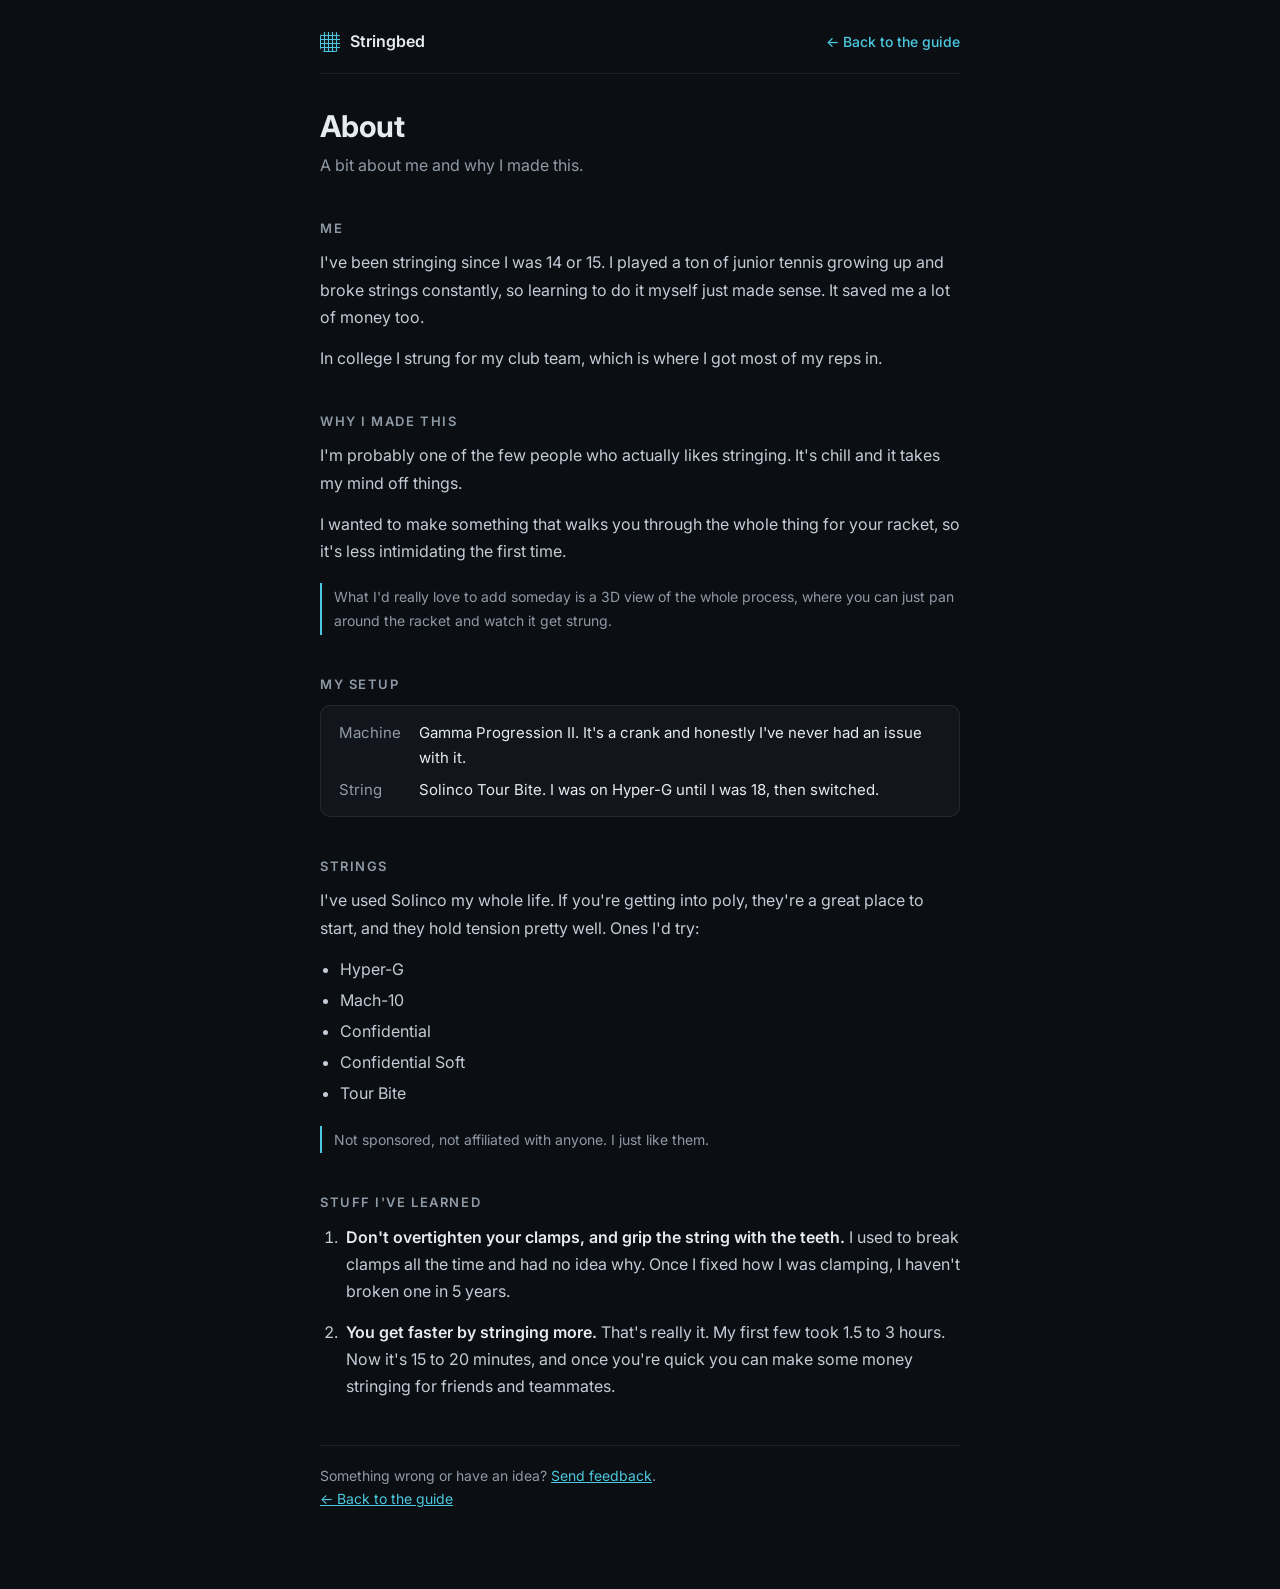
==== about.html @ 3f35febc "Drop racket list, add About page Co-Authored-By: Claude Opus 5.5 (1M context) <noreply@anthropic.com" ====
<!DOCTYPE html>
<html lang="en">
<head>
<meta charset="utf-8">
<meta name="viewport" content="width=device-width, initial-scale=1">
<title>About Stringbed</title>
<meta name="description" content="Why Stringbed exists, the setup I string with, and what I have learned from stringing since I was 14.">
<meta name="theme-color" content="#0b0e12">
<link rel="icon" href="data:image/svg+xml,%3Csvg xmlns='http://www.w3.org/2000/svg' viewBox='0 0 32 32'%3E%3Crect width='32' height='32' rx='7' fill='%23161b22'/%3E%3Cg stroke='%234cc9e0' stroke-width='2'%3E%3Cpath d='M9 6v20M16 6v20M23 6v20M6 9h20M6 16h20M6 23h20'/%3E%3C/g%3E%3C/svg%3E">
<link rel="preconnect" href="https://fonts.googleapis.com">
<link rel="preconnect" href="https://fonts.gstatic.com" crossorigin>
<link href="https://fonts.googleapis.com/css2?family=Inter:wght@400;500;600;700&display=swap" rel="stylesheet">
<style>
  :root{--bg:#0b0e12;--panel:#12161c;--line:rgba(255,255,255,.075);--ink:#e6ebf2;--ink-2:#c3ccd7;--muted:#8f9aa7;--accent:#4cc9e0}
  *{box-sizing:border-box}
  html,body{margin:0;padding:0}
  body{background:var(--bg);color:var(--ink);font:400 16px/1.7 Inter,-apple-system,BlinkMacSystemFont,'Segoe UI',Helvetica,Arial,sans-serif;-webkit-font-smoothing:antialiased}
  .wrap{max-width:680px;margin:0 auto;padding:28px 20px 64px}
  .top{display:flex;align-items:center;justify-content:space-between;gap:12px;padding-bottom:18px;border-bottom:1px solid var(--line)}
  .brand{display:flex;align-items:center;gap:10px;color:var(--ink);text-decoration:none;font-weight:600}
  .mark{width:20px;height:20px;border-radius:5px;background:repeating-linear-gradient(90deg,var(--accent) 0 1px,transparent 1px 4px),repeating-linear-gradient(0deg,var(--accent) 0 1px,transparent 1px 4px),#161b22}
  .back{color:var(--accent);text-decoration:none;font-size:14px;font-weight:500}
  .back:hover{text-decoration:underline}
  h1{font-size:30px;line-height:1.2;letter-spacing:-.02em;margin:34px 0 8px}
  .lede{color:var(--muted);margin:0 0 8px}
  h2{font-size:13px;letter-spacing:.12em;text-transform:uppercase;color:var(--muted);font-weight:600;margin:38px 0 10px}
  p{margin:0 0 14px;color:var(--ink-2)}
  b{color:var(--ink);font-weight:600}
  .setup{display:grid;grid-template-columns:auto 1fr;gap:6px 18px;background:var(--panel);border:1px solid var(--line);
    border-radius:10px;padding:14px 18px;margin:6px 0 16px;font-size:15px}
  .setup dt{color:var(--muted)}
  .setup dd{margin:0;color:var(--ink)}
  ul.strings{margin:0 0 14px;padding-left:20px;color:var(--ink-2)}
  ul.strings li{margin-bottom:4px}
  ol.tips{margin:0;padding-left:22px;color:var(--ink-2)}
  ol.tips li{margin-bottom:14px;padding-left:4px}
  .note{font-size:14px;color:var(--muted);border-left:2px solid var(--accent);padding:2px 0 2px 12px;margin:18px 0}
  a{color:var(--accent)}
  .foot{margin-top:44px;padding-top:18px;border-top:1px solid var(--line);font-size:14px;color:var(--muted)}
  @media(max-width:480px){h1{font-size:26px}.setup{grid-template-columns:1fr;gap:2px}.setup dd{margin-bottom:8px}}
</style>
</head>
<body>
<div class="wrap">
  <header class="top">
    <a class="brand" href="./"><span class="mark" aria-hidden="true"></span>Stringbed</a>
    <a class="back" href="./">&larr; Back to the guide</a>
  </header>

  <h1>About</h1>
  <p class="lede">A bit about me and why I made this.</p>

  <h2>Me</h2>
  <p>I've been stringing since I was 14 or 15. I played a ton of junior tennis growing up and broke strings
    constantly, so learning to do it myself just made sense. It saved me a lot of money too.</p>
  <p>In college I strung for my club team, which is where I got most of my reps in.</p>

  <h2>Why I made this</h2>
  <p>I'm probably one of the few people who actually likes stringing. It's chill and it takes my mind off
    things.</p>
  <p>I wanted to make something that walks you through the whole thing for your racket, so it's less
    intimidating the first time.</p>
  <p class="note">What I'd really love to add someday is a 3D view of the whole process, where you can just pan
    around the racket and watch it get strung.</p>

  <h2>My setup</h2>
  <dl class="setup">
    <dt>Machine</dt><dd>Gamma Progression II. It's a crank and honestly I've never had an issue with it.</dd>
    <dt>String</dt><dd>Solinco Tour Bite. I was on Hyper-G until I was 18, then switched.</dd>
  </dl>

  <h2>Strings</h2>
  <p>I've used Solinco my whole life. If you're getting into poly, they're a great place to start, and they
    hold tension pretty well. Ones I'd try:</p>
  <ul class="strings">
    <li>Hyper-G</li>
    <li>Mach-10</li>
    <li>Confidential</li>
    <li>Confidential Soft</li>
    <li>Tour Bite</li>
  </ul>
  <p class="note">Not sponsored, not affiliated with anyone. I just like them.</p>

  <h2>Stuff I've learned</h2>
  <ol class="tips">
    <li><b>Don't overtighten your clamps, and grip the string with the teeth.</b> I used to break clamps all the
      time and had no idea why. Once I fixed how I was clamping, I haven't broken one in 5 years.</li>
    <li><b>You get faster by stringing more.</b> That's really it. My first few took 1.5 to 3 hours. Now it's
      15 to 20 minutes, and once you're quick you can make some money stringing for friends and teammates.</li>
  </ol>

  <p class="foot">Something wrong or have an idea?
    <a href="https://github.com/albertshi31/stringbed/issues" target="_blank" rel="noopener">Send feedback</a>.
    <br><a href="./">&larr; Back to the guide</a></p>
</div>
</body>
</html>
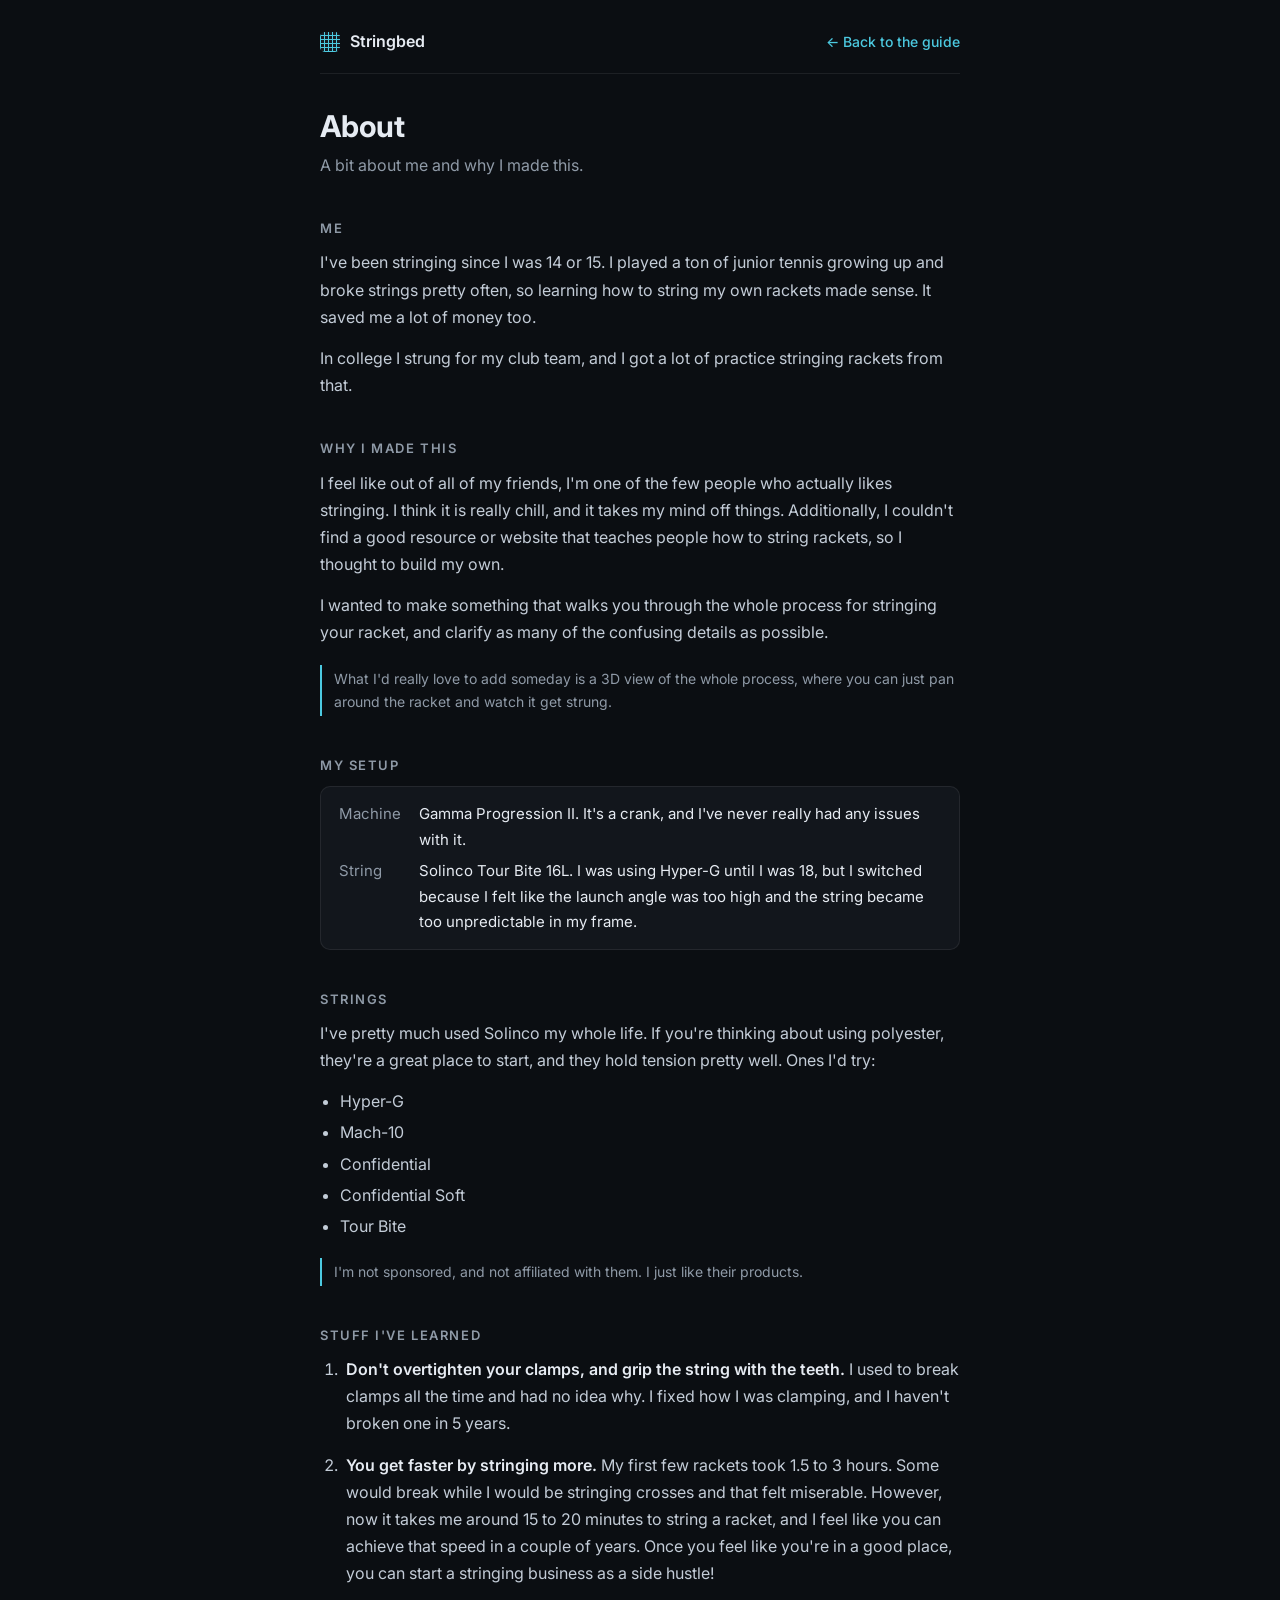
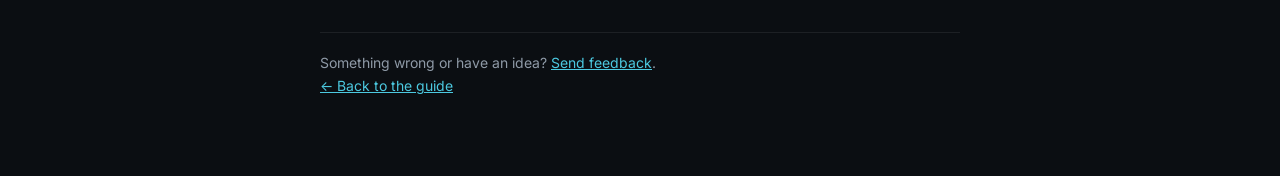
==== commit e060a8fa: "Update About page Co-Authored-By: Claude Opus 5.5 (1M context) <noreply@anthropic.com>" ====
--- a/about.html
+++ b/about.html
@@ -52,26 +52,28 @@
 
   <h2>Me</h2>
   <p>I've been stringing since I was 14 or 15. I played a ton of junior tennis growing up and broke strings
-    constantly, so learning to do it myself just made sense. It saved me a lot of money too.</p>
-  <p>In college I strung for my club team, which is where I got most of my reps in.</p>
+    pretty often, so learning how to string my own rackets made sense. It saved me a lot of money too.</p>
+  <p>In college I strung for my club team, and I got a lot of practice stringing rackets from that.</p>
 
   <h2>Why I made this</h2>
-  <p>I'm probably one of the few people who actually likes stringing. It's chill and it takes my mind off
-    things.</p>
-  <p>I wanted to make something that walks you through the whole thing for your racket, so it's less
-    intimidating the first time.</p>
+  <p>I feel like out of all of my friends, I'm one of the few people who actually likes stringing. I think it
+    is really chill, and it takes my mind off things. Additionally, I couldn't find a good resource or website
+    that teaches people how to string rackets, so I thought to build my own.</p>
+  <p>I wanted to make something that walks you through the whole process for stringing your racket, and
+    clarify as many of the confusing details as possible.</p>
   <p class="note">What I'd really love to add someday is a 3D view of the whole process, where you can just pan
     around the racket and watch it get strung.</p>
 
   <h2>My setup</h2>
   <dl class="setup">
-    <dt>Machine</dt><dd>Gamma Progression II. It's a crank and honestly I've never had an issue with it.</dd>
-    <dt>String</dt><dd>Solinco Tour Bite. I was on Hyper-G until I was 18, then switched.</dd>
+    <dt>Machine</dt><dd>Gamma Progression II. It's a crank, and I've never really had any issues with it.</dd>
+    <dt>String</dt><dd>Solinco Tour Bite 16L. I was using Hyper-G until I was 18, but I switched because I felt
+      like the launch angle was too high and the string became too unpredictable in my frame.</dd>
   </dl>
 
   <h2>Strings</h2>
-  <p>I've used Solinco my whole life. If you're getting into poly, they're a great place to start, and they
-    hold tension pretty well. Ones I'd try:</p>
+  <p>I've pretty much used Solinco my whole life. If you're thinking about using polyester, they're a great
+    place to start, and they hold tension pretty well. Ones I'd try:</p>
   <ul class="strings">
     <li>Hyper-G</li>
     <li>Mach-10</li>
@@ -79,14 +81,16 @@
     <li>Confidential Soft</li>
     <li>Tour Bite</li>
   </ul>
-  <p class="note">Not sponsored, not affiliated with anyone. I just like them.</p>
+  <p class="note">I'm not sponsored, and not affiliated with them. I just like their products.</p>
 
   <h2>Stuff I've learned</h2>
   <ol class="tips">
     <li><b>Don't overtighten your clamps, and grip the string with the teeth.</b> I used to break clamps all the
-      time and had no idea why. Once I fixed how I was clamping, I haven't broken one in 5 years.</li>
-    <li><b>You get faster by stringing more.</b> That's really it. My first few took 1.5 to 3 hours. Now it's
-      15 to 20 minutes, and once you're quick you can make some money stringing for friends and teammates.</li>
+      time and had no idea why. I fixed how I was clamping, and I haven't broken one in 5 years.</li>
+    <li><b>You get faster by stringing more.</b> My first few rackets took 1.5 to 3 hours. Some would break
+      while I would be stringing crosses and that felt miserable. However, now it takes me around 15 to 20
+      minutes to string a racket, and I feel like you can achieve that speed in a couple of years. Once you
+      feel like you're in a good place, you can start a stringing business as a side hustle!</li>
   </ol>
 
   <p class="foot">Something wrong or have an idea?
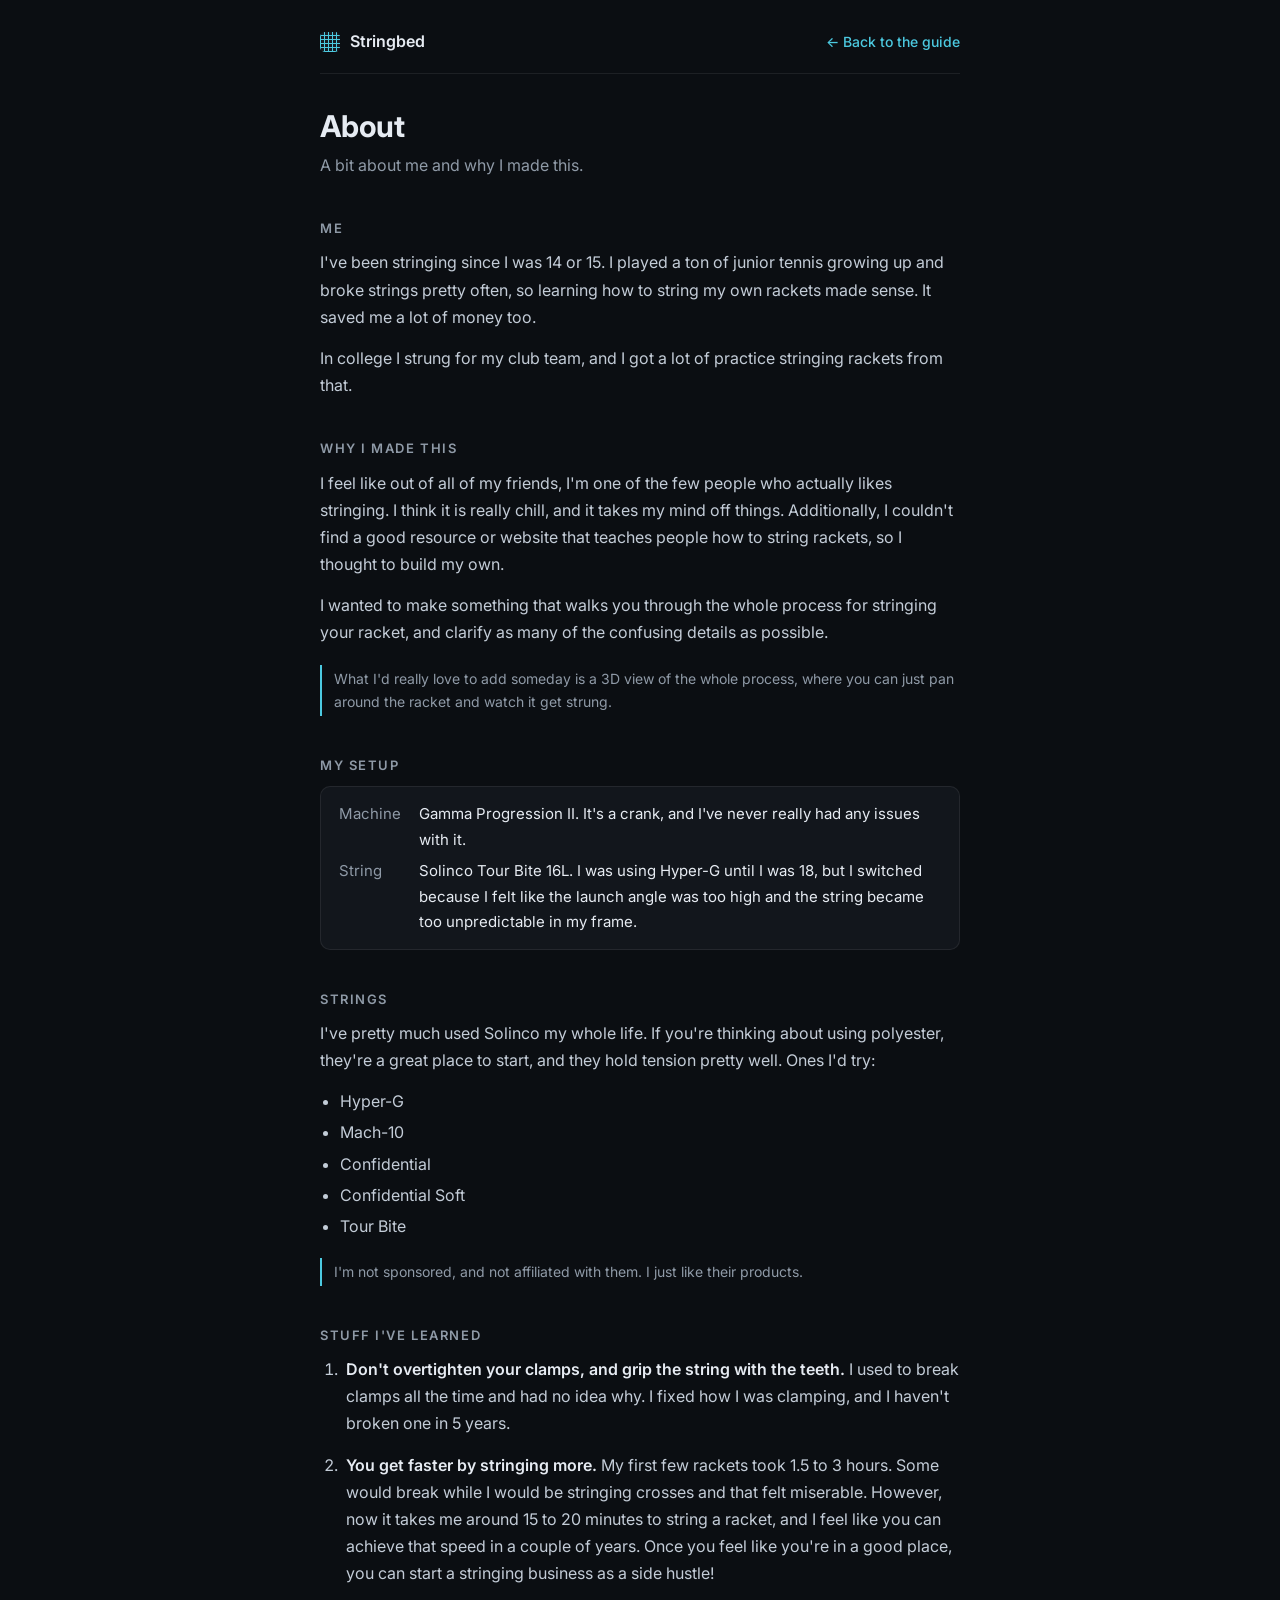
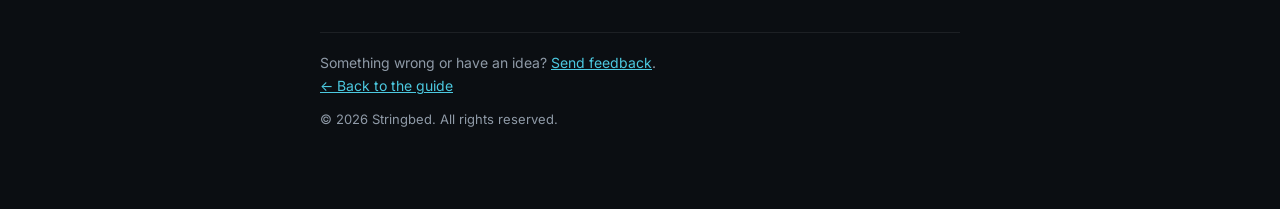
==== commit f6c428cb: "Runthrough fixes, model picker, two-clamp start, copyright Co-Authored-By: Claude Opus 5.5 (1M conte" ====
--- a/about.html
+++ b/about.html
@@ -36,6 +36,7 @@
   ol.tips li{margin-bottom:14px;padding-left:4px}
   .note{font-size:14px;color:var(--muted);border-left:2px solid var(--accent);padding:2px 0 2px 12px;margin:18px 0}
   a{color:var(--accent)}
+  .foot .copy{display:inline-block;margin-top:10px;font-size:13px}
   .foot{margin-top:44px;padding-top:18px;border-top:1px solid var(--line);font-size:14px;color:var(--muted)}
   @media(max-width:480px){h1{font-size:26px}.setup{grid-template-columns:1fr;gap:2px}.setup dd{margin-bottom:8px}}
 </style>
@@ -95,7 +96,8 @@
 
   <p class="foot">Something wrong or have an idea?
     <a href="https://github.com/albertshi31/stringbed/issues" target="_blank" rel="noopener">Send feedback</a>.
-    <br><a href="./">&larr; Back to the guide</a></p>
+    <br><a href="./">&larr; Back to the guide</a>
+    <br><span class="copy">&copy; 2026 Stringbed. All rights reserved.</span></p>
 </div>
 </body>
 </html>
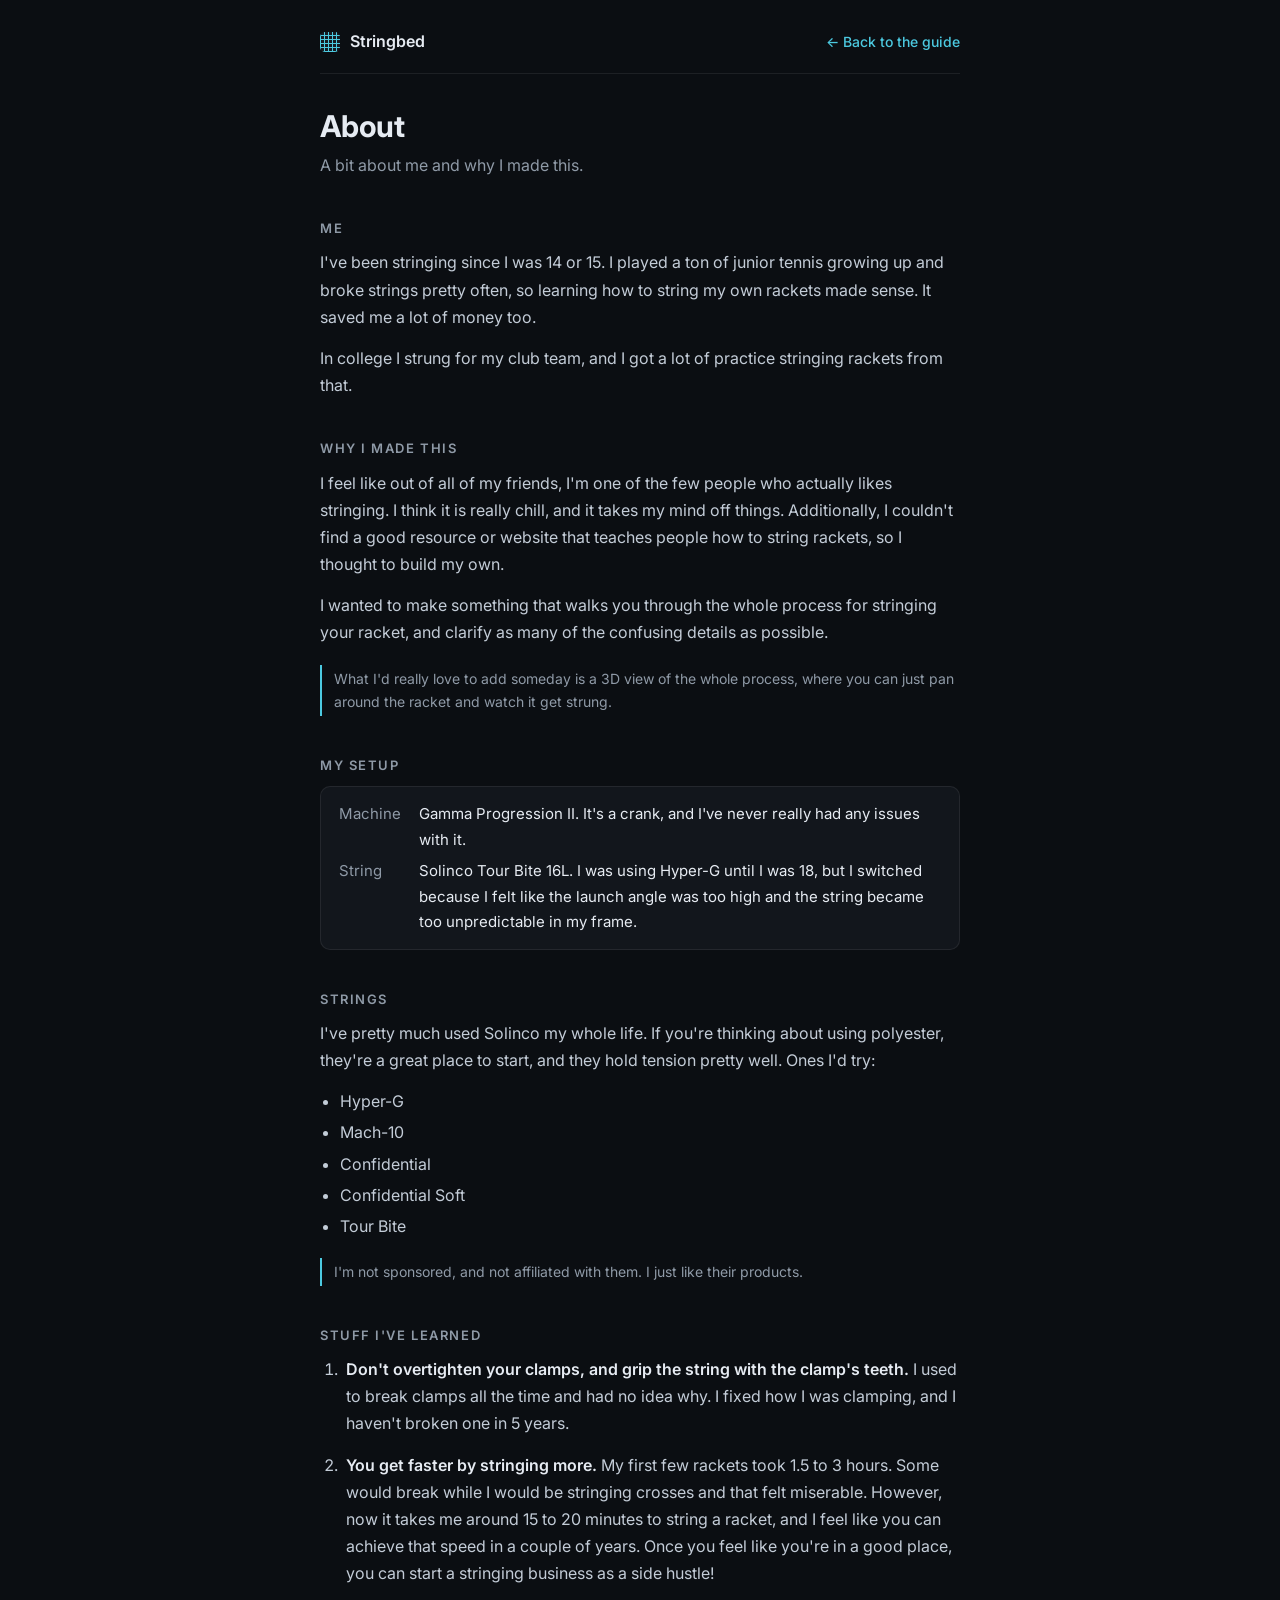
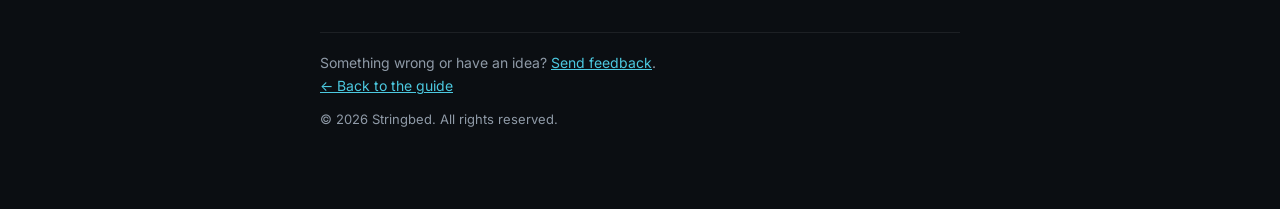
==== commit de4ddb16: "Final pass fixes Co-Authored-By: Claude Opus 5.5 (1M context) <noreply@anthropic.com>" ====
--- a/about.html
+++ b/about.html
@@ -6,6 +6,18 @@
 <title>About Stringbed</title>
 <meta name="description" content="Why Stringbed exists, the setup I string with, and what I have learned from stringing since I was 14.">
 <meta name="theme-color" content="#0b0e12">
+<meta property="og:title" content="About Stringbed">
+<meta property="og:description" content="Why Stringbed exists, the setup I string with, and what I have learned from stringing since I was 14.">
+<meta property="og:type" content="website">
+<meta property="og:url" content="https://albertshi31.github.io/stringbed/about.html">
+<meta property="og:image" content="https://albertshi31.github.io/stringbed/og.png">
+<meta property="og:image:width" content="1200">
+<meta property="og:image:height" content="630">
+<meta property="og:image:alt" content="Stringbed: string your first tennis racket. A fully strung 16x19 racket beside the title.">
+<meta name="twitter:card" content="summary_large_image">
+<meta name="twitter:title" content="About Stringbed">
+<meta name="twitter:description" content="Why Stringbed exists, the setup I string with, and what I have learned from stringing since I was 14.">
+<meta name="twitter:image" content="https://albertshi31.github.io/stringbed/og.png">
 <link rel="icon" href="data:image/svg+xml,%3Csvg xmlns='http://www.w3.org/2000/svg' viewBox='0 0 32 32'%3E%3Crect width='32' height='32' rx='7' fill='%23161b22'/%3E%3Cg stroke='%234cc9e0' stroke-width='2'%3E%3Cpath d='M9 6v20M16 6v20M23 6v20M6 9h20M6 16h20M6 23h20'/%3E%3C/g%3E%3C/svg%3E">
 <link rel="preconnect" href="https://fonts.googleapis.com">
 <link rel="preconnect" href="https://fonts.gstatic.com" crossorigin>
@@ -86,7 +98,7 @@
 
   <h2>Stuff I've learned</h2>
   <ol class="tips">
-    <li><b>Don't overtighten your clamps, and grip the string with the teeth.</b> I used to break clamps all the
+    <li><b>Don't overtighten your clamps, and grip the string with the clamp's teeth.</b> I used to break clamps all the
       time and had no idea why. I fixed how I was clamping, and I haven't broken one in 5 years.</li>
     <li><b>You get faster by stringing more.</b> My first few rackets took 1.5 to 3 hours. Some would break
       while I would be stringing crosses and that felt miserable. However, now it takes me around 15 to 20
@@ -95,7 +107,7 @@
   </ol>
 
   <p class="foot">Something wrong or have an idea?
-    <a href="https://github.com/albertshi31/stringbed/issues" target="_blank" rel="noopener">Send feedback</a>.
+    <a href="feedback.html">Send feedback</a>.
     <br><a href="./">&larr; Back to the guide</a>
     <br><span class="copy">&copy; 2026 Stringbed. All rights reserved.</span></p>
 </div>
